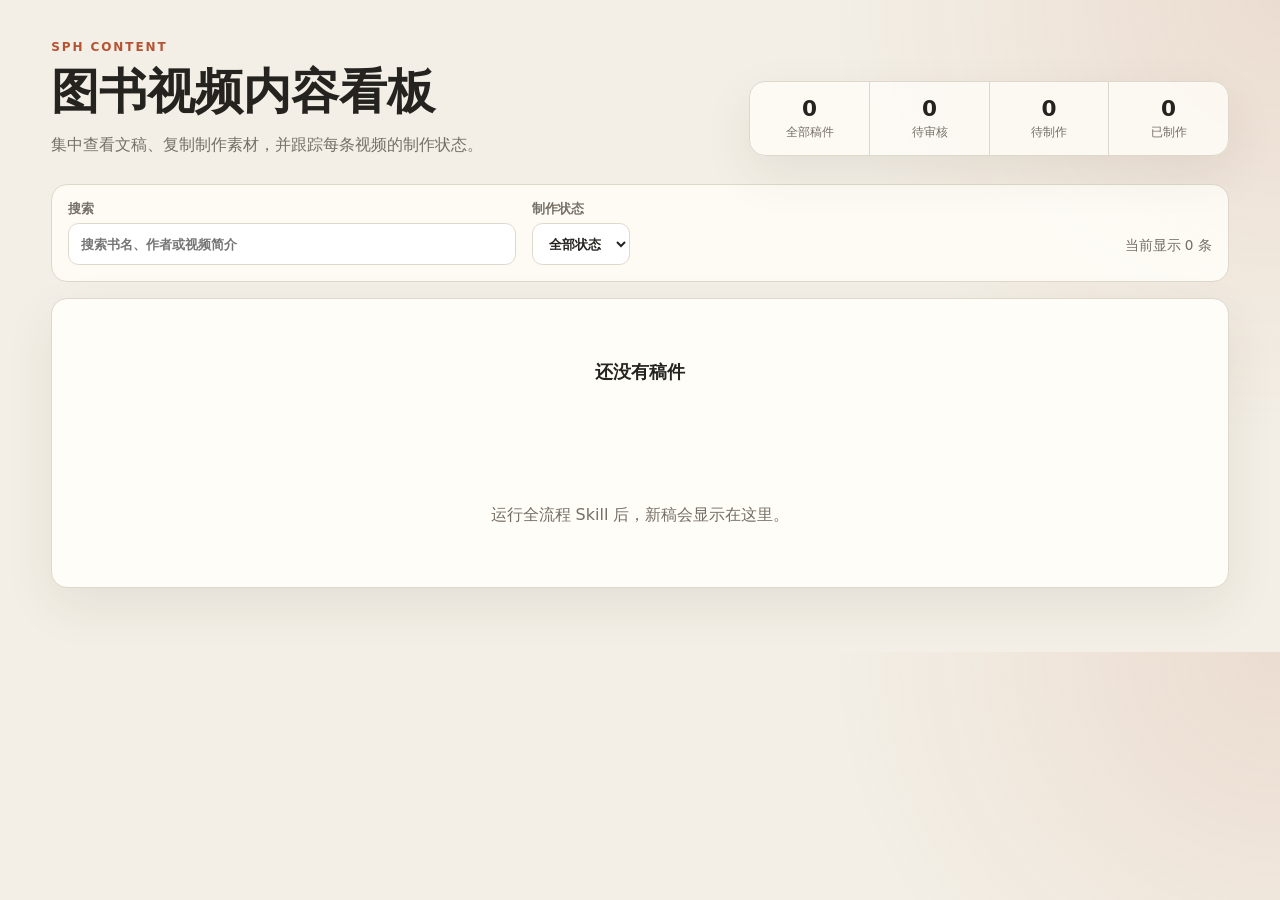
==== web/index.html @ 85a85e09 "Add content workflow dashboard" ====
<!doctype html>
<html lang="zh-CN">
<head>
  <meta charset="UTF-8">
  <meta name="viewport" content="width=device-width, initial-scale=1.0">
  <meta name="description" content="视频号图书内容生产看板">
  <title>图书视频内容看板</title>
  <link rel="stylesheet" href="./styles.css">
</head>
<body>
  <header class="page-header">
    <div>
      <p class="eyebrow">SPH CONTENT</p>
      <h1>图书视频内容看板</h1>
      <p class="subtitle">集中查看文稿、复制制作素材，并跟踪每条视频的制作状态。</p>
    </div>
    <div class="summary" aria-label="稿件统计">
      <div><strong id="totalCount">0</strong><span>全部稿件</span></div>
      <div><strong id="reviewCount">0</strong><span>待审核</span></div>
      <div><strong id="makingCount">0</strong><span>待制作</span></div>
      <div><strong id="doneCount">0</strong><span>已制作</span></div>
    </div>
  </header>

  <main>
    <section class="toolbar" aria-label="筛选工具">
      <label class="search-box">
        <span>搜索</span>
        <input id="searchInput" type="search" placeholder="搜索书名、作者或视频简介">
      </label>
      <label class="filter-box">
        <span>制作状态</span>
        <select id="statusFilter">
          <option value="all">全部状态</option>
          <option value="待审核">待审核</option>
          <option value="待制作">待制作</option>
          <option value="已制作">已制作</option>
        </select>
      </label>
      <p id="visibleCount" class="visible-count">当前显示 0 条</p>
    </section>

    <section class="table-shell" aria-label="稿件内容表">
      <div class="table-scroll">
        <table>
          <thead>
            <tr>
              <th class="col-book">书名</th>
              <th class="col-author">作者</th>
              <th class="col-intro">视频简介</th>
              <th class="col-long">原文</th>
              <th class="col-long">二创</th>
              <th class="col-long">分段文案</th>
              <th class="col-long">生图提示词</th>
              <th class="col-long">字幕</th>
              <th class="col-note">备注</th>
              <th class="col-status">制作状态</th>
            </tr>
          </thead>
          <tbody id="contentRows"></tbody>
        </table>
      </div>
      <div id="emptyState" class="empty-state" hidden>
        <strong>还没有稿件</strong>
        <span>运行全流程 Skill 后，新稿会显示在这里。</span>
      </div>
    </section>
  </main>

  <dialog id="contentDialog">
    <div class="dialog-header">
      <div>
        <p id="dialogBook" class="dialog-book"></p>
        <h2 id="dialogTitle">查看内容</h2>
      </div>
      <button id="closeDialog" class="icon-button" type="button" aria-label="关闭">×</button>
    </div>
    <pre id="dialogContent"></pre>
    <div class="dialog-actions">
      <button id="dialogCopy" class="primary-button" type="button">复制全部</button>
      <button id="dialogCloseButton" class="secondary-button" type="button">关闭</button>
    </div>
  </dialog>

  <div id="toast" class="toast" role="status" aria-live="polite"></div>

  <script src="./data.js"></script>
  <script src="./app.js"></script>
</body>
</html>
---- web/styles.css ----
:root {
  color-scheme: light;
  --ink: #25231f;
  --muted: #756f65;
  --line: #ded8cc;
  --paper: #fffdf8;
  --canvas: #f3efe6;
  --accent: #b55332;
  --accent-soft: #f4ddd2;
  --green: #33755c;
  --shadow: 0 18px 50px rgba(61, 48, 31, 0.08);
}

* {
  box-sizing: border-box;
}

body {
  margin: 0;
  min-width: 320px;
  color: var(--ink);
  background:
    radial-gradient(circle at top right, rgba(181, 83, 50, 0.12), transparent 28rem),
    var(--canvas);
  font-family: "Microsoft YaHei", "PingFang SC", system-ui, sans-serif;
}

button,
input,
select,
textarea {
  font: inherit;
}

button {
  cursor: pointer;
}

.page-header {
  display: flex;
  justify-content: space-between;
  gap: 2rem;
  padding: 2.5rem clamp(1rem, 4vw, 4rem) 1.75rem;
}

.eyebrow {
  margin: 0 0 0.4rem;
  color: var(--accent);
  font-size: 0.75rem;
  font-weight: 800;
  letter-spacing: 0.16em;
}

h1 {
  margin: 0;
  font-family: Georgia, "Songti SC", serif;
  font-size: clamp(1.8rem, 4vw, 3rem);
  font-weight: 700;
}

.subtitle {
  margin: 0.65rem 0 0;
  color: var(--muted);
}

.summary {
  display: grid;
  grid-template-columns: repeat(4, minmax(5rem, 1fr));
  min-width: min(100%, 30rem);
  overflow: hidden;
  align-self: flex-end;
  border: 1px solid var(--line);
  border-radius: 1rem;
  background: rgba(255, 253, 248, 0.82);
  box-shadow: var(--shadow);
}

.summary div {
  display: grid;
  gap: 0.2rem;
  padding: 0.85rem 1rem;
  text-align: center;
}

.summary div + div {
  border-left: 1px solid var(--line);
}

.summary strong {
  font-size: 1.35rem;
}

.summary span {
  color: var(--muted);
  font-size: 0.78rem;
  white-space: nowrap;
}

main {
  padding: 0 clamp(1rem, 4vw, 4rem) 4rem;
}

.toolbar {
  display: flex;
  align-items: end;
  gap: 1rem;
  margin-bottom: 1rem;
  padding: 1rem;
  border: 1px solid var(--line);
  border-radius: 1rem;
  background: rgba(255, 253, 248, 0.9);
}

.toolbar label {
  display: grid;
  gap: 0.35rem;
  color: var(--muted);
  font-size: 0.8rem;
  font-weight: 700;
}

.search-box {
  flex: 1;
  max-width: 28rem;
}

input,
select,
textarea {
  border: 1px solid var(--line);
  border-radius: 0.65rem;
  color: var(--ink);
  background: #fff;
}

input,
select {
  min-height: 2.6rem;
  padding: 0.6rem 0.75rem;
}

input:focus,
select:focus,
textarea:focus,
button:focus-visible {
  outline: 3px solid rgba(181, 83, 50, 0.22);
  outline-offset: 1px;
  border-color: var(--accent);
}

.visible-count {
  margin: 0 0 0 auto;
  padding-bottom: 0.65rem;
  color: var(--muted);
  font-size: 0.85rem;
}

.table-shell {
  position: relative;
  overflow: hidden;
  border: 1px solid var(--line);
  border-radius: 1rem;
  background: var(--paper);
  box-shadow: var(--shadow);
}

.table-scroll {
  overflow: auto;
  max-height: calc(100vh - 17rem);
}

table {
  width: 100%;
  min-width: 2350px;
  border-collapse: separate;
  border-spacing: 0;
  table-layout: fixed;
}

th,
td {
  border-right: 1px solid var(--line);
  border-bottom: 1px solid var(--line);
  text-align: left;
  vertical-align: top;
}

th:last-child,
td:last-child {
  border-right: 0;
}

tbody tr:last-child td {
  border-bottom: 0;
}

th {
  position: sticky;
  z-index: 2;
  top: 0;
  padding: 0.85rem 0.75rem;
  color: #554d43;
  background: #ebe5da;
  font-size: 0.82rem;
  letter-spacing: 0.03em;
}

td {
  padding: 0.7rem;
  background: var(--paper);
}

tbody tr:nth-child(even) td {
  background: #fbf7ef;
}

.col-book {
  width: 155px;
}

.col-author {
  width: 110px;
}

.col-intro {
  width: 255px;
}

.col-long {
  width: 310px;
}

.col-note {
  width: 230px;
}

.col-status {
  width: 135px;
}

.readonly-cell {
  display: grid;
  gap: 0.55rem;
}

.readonly-content {
  display: -webkit-box;
  overflow: hidden;
  min-height: 7.1rem;
  color: #403b34;
  font-size: 0.86rem;
  line-height: 1.65;
  white-space: pre-wrap;
  overflow-wrap: anywhere;
  -webkit-box-orient: vertical;
  -webkit-line-clamp: 6;
}

.readonly-content.compact {
  min-height: auto;
  -webkit-line-clamp: 4;
}

.cell-actions {
  display: flex;
  gap: 0.45rem;
  margin-top: auto;
}

.cell-actions button,
.secondary-button,
.primary-button,
.icon-button {
  border: 0;
  border-radius: 0.55rem;
  transition: 160ms ease;
}

.cell-actions button {
  padding: 0.38rem 0.62rem;
  color: var(--accent);
  background: var(--accent-soft);
  font-size: 0.78rem;
  font-weight: 700;
}

.cell-actions button:hover {
  filter: brightness(0.96);
  transform: translateY(-1px);
}

.note-input {
  width: 100%;
  min-height: 8.5rem;
  padding: 0.65rem;
  resize: vertical;
  line-height: 1.55;
}

.status-group {
  display: grid;
  gap: 0.5rem;
  margin: 0;
  padding: 0;
  border: 0;
}

.status-option {
  display: flex;
  align-items: center;
  gap: 0.45rem;
  padding: 0.48rem 0.55rem;
  border: 1px solid var(--line);
  border-radius: 0.55rem;
  background: #fff;
  font-size: 0.8rem;
}

.status-option:has(input:checked) {
  border-color: var(--accent);
  color: #7b321e;
  background: var(--accent-soft);
  font-weight: 700;
}

.status-option input {
  width: 1rem;
  min-height: 0;
  height: 1rem;
  margin: 0;
  accent-color: var(--accent);
}

.empty-state {
  place-items: center;
  min-height: 18rem;
  color: var(--muted);
  text-align: center;
}

.empty-state:not([hidden]) {
  display: grid;
}

.empty-state strong {
  color: var(--ink);
  font-size: 1.1rem;
}

dialog {
  width: min(760px, calc(100vw - 2rem));
  max-height: 82vh;
  padding: 0;
  overflow: hidden;
  border: 1px solid var(--line);
  border-radius: 1rem;
  color: var(--ink);
  background: var(--paper);
  box-shadow: 0 24px 80px rgba(28, 20, 11, 0.28);
}

dialog::backdrop {
  background: rgba(35, 29, 23, 0.55);
  backdrop-filter: blur(3px);
}

.dialog-header {
  display: flex;
  align-items: start;
  justify-content: space-between;
  gap: 1rem;
  padding: 1.15rem 1.25rem;
  border-bottom: 1px solid var(--line);
}

.dialog-header h2 {
  margin: 0.18rem 0 0;
  font-size: 1.15rem;
}

.dialog-book {
  margin: 0;
  color: var(--accent);
  font-size: 0.78rem;
  font-weight: 700;
}

.icon-button {
  width: 2.25rem;
  height: 2.25rem;
  color: var(--muted);
  background: #eee8dd;
  font-size: 1.5rem;
}

dialog pre {
  max-height: 56vh;
  margin: 0;
  padding: 1.25rem;
  overflow: auto;
  font-family: inherit;
  font-size: 0.92rem;
  line-height: 1.75;
  white-space: pre-wrap;
  overflow-wrap: anywhere;
}

.dialog-actions {
  display: flex;
  justify-content: flex-end;
  gap: 0.65rem;
  padding: 1rem 1.25rem;
  border-top: 1px solid var(--line);
}

.primary-button,
.secondary-button {
  padding: 0.65rem 1rem;
  font-weight: 700;
}

.primary-button {
  color: #fff;
  background: var(--accent);
}

.secondary-button {
  color: var(--ink);
  background: #eee8dd;
}

.toast {
  position: fixed;
  z-index: 20;
  right: 1.25rem;
  bottom: 1.25rem;
  padding: 0.7rem 1rem;
  border-radius: 0.7rem;
  color: #fff;
  background: var(--green);
  box-shadow: var(--shadow);
  opacity: 0;
  transform: translateY(0.75rem);
  pointer-events: none;
  transition: 180ms ease;
}

.toast.visible {
  opacity: 1;
  transform: translateY(0);
}

@media (max-width: 900px) {
  .page-header {
    flex-direction: column;
  }

  .summary {
    align-self: stretch;
  }

  .toolbar {
    align-items: stretch;
    flex-wrap: wrap;
  }

  .search-box {
    min-width: 100%;
  }

  .visible-count {
    width: 100%;
    margin-left: 0;
    padding-bottom: 0;
  }
}

@media (max-width: 560px) {
  .page-header {
    padding-top: 1.5rem;
  }

  .summary {
    grid-template-columns: repeat(2, 1fr);
  }

  .summary div:nth-child(3) {
    border-left: 0;
    border-top: 1px solid var(--line);
  }

  .summary div:nth-child(4) {
    border-top: 1px solid var(--line);
  }
}
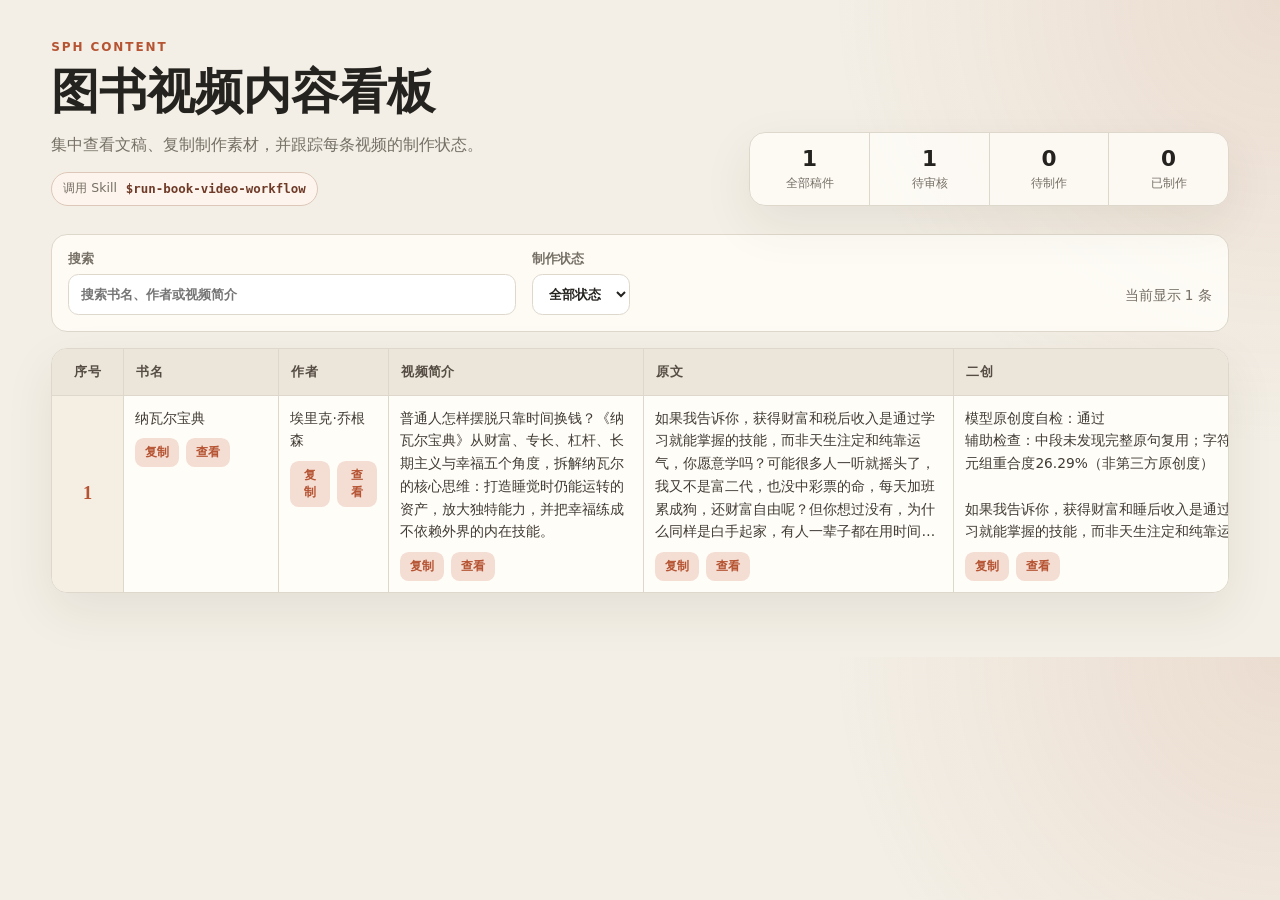
==== commit 6a99dbcd: "Add row numbering and workflow skill label" ====
--- a/web/index.html
+++ b/web/index.html
@@ -13,6 +13,10 @@
       <p class="eyebrow">SPH CONTENT</p>
       <h1>图书视频内容看板</h1>
       <p class="subtitle">集中查看文稿、复制制作素材，并跟踪每条视频的制作状态。</p>
+      <p class="skill-badge">
+        <span>调用 Skill</span>
+        <code>$run-book-video-workflow</code>
+      </p>
     </div>
     <div class="summary" aria-label="稿件统计">
       <div><strong id="totalCount">0</strong><span>全部稿件</span></div>
@@ -45,6 +49,7 @@
         <table>
           <thead>
             <tr>
+              <th class="col-index">序号</th>
               <th class="col-book">书名</th>
               <th class="col-author">作者</th>
               <th class="col-intro">视频简介</th>
--- a/web/styles.css
+++ b/web/styles.css
@@ -63,6 +63,28 @@
   color: var(--muted);
 }
 
+.skill-badge {
+  display: inline-flex;
+  align-items: center;
+  gap: 0.55rem;
+  margin: 1rem 0 0;
+  padding: 0.48rem 0.7rem;
+  border: 1px solid #ddc7b9;
+  border-radius: 999px;
+  color: #6f3a28;
+  background: rgba(255, 247, 240, 0.82);
+  font-size: 0.78rem;
+}
+
+.skill-badge span {
+  color: var(--muted);
+}
+
+.skill-badge code {
+  font-family: Consolas, "SFMono-Regular", monospace;
+  font-weight: 700;
+}
+
 .summary {
   display: grid;
   grid-template-columns: repeat(4, minmax(5rem, 1fr));
@@ -171,7 +193,7 @@
 
 table {
   width: 100%;
-  min-width: 2350px;
+  min-width: 2420px;
   border-collapse: separate;
   border-spacing: 0;
   table-layout: fixed;
@@ -212,6 +234,31 @@
 
 tbody tr:nth-child(even) td {
   background: #fbf7ef;
+}
+
+.col-index {
+  left: 0;
+  z-index: 3;
+  width: 72px;
+  text-align: center;
+}
+
+.row-index {
+  position: sticky;
+  z-index: 1;
+  left: 0;
+  width: 72px;
+  color: var(--accent);
+  background: #f4eee3;
+  text-align: center;
+  vertical-align: middle;
+  font-family: Georgia, serif;
+  font-size: 1.15rem;
+  font-weight: 700;
+}
+
+tbody tr:nth-child(even) .row-index {
+  background: #eee6d8;
 }
 
 .col-book {
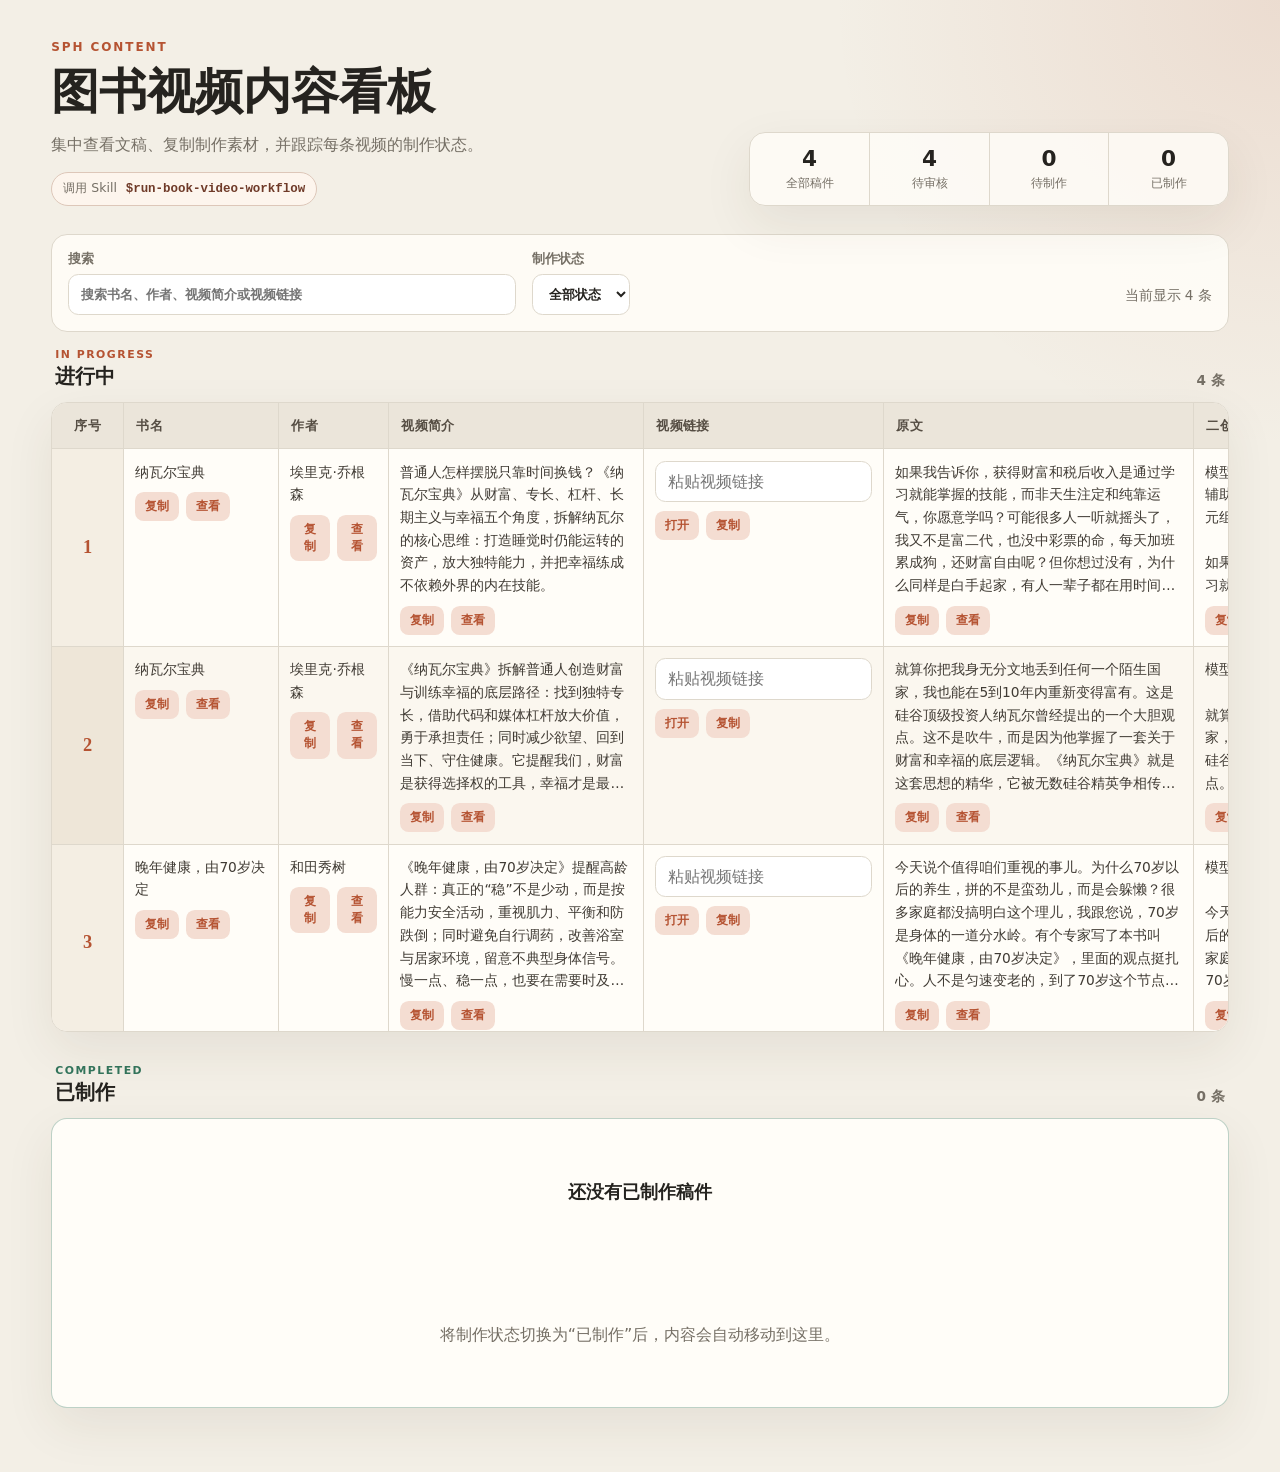
==== commit 986d171b: "Update content board workflow and semantic subtitles" ====
--- a/web/index.html
+++ b/web/index.html
@@ -4,8 +4,18 @@
   <meta charset="UTF-8">
   <meta name="viewport" content="width=device-width, initial-scale=1.0">
   <meta name="description" content="视频号图书内容生产看板">
+  <meta http-equiv="Cache-Control" content="no-store">
   <title>图书视频内容看板</title>
-  <link rel="stylesheet" href="./styles.css">
+  <script>
+    (() => {
+      const params = new URLSearchParams(location.search);
+      if (!params.has("fresh")) {
+        params.set("fresh", String(Date.now()));
+        location.replace(`${location.pathname}?${params.toString()}`);
+      }
+    })();
+  </script>
+  <link rel="stylesheet" href="./styles.css?v=semantic-subtitles-20260707-2">
 </head>
 <body>
   <header class="page-header">
@@ -30,7 +40,7 @@
     <section class="toolbar" aria-label="筛选工具">
       <label class="search-box">
         <span>搜索</span>
-        <input id="searchInput" type="search" placeholder="搜索书名、作者或视频简介">
+        <input id="searchInput" type="search" placeholder="搜索书名、作者、视频简介或视频链接">
       </label>
       <label class="filter-box">
         <span>制作状态</span>
@@ -44,8 +54,16 @@
       <p id="visibleCount" class="visible-count">当前显示 0 条</p>
     </section>
 
-    <section class="table-shell" aria-label="稿件内容表">
-      <div class="table-scroll">
+    <section class="board-section" aria-labelledby="activeTableTitle">
+      <div class="section-heading">
+        <div>
+          <p class="section-kicker">IN PROGRESS</p>
+          <h2 id="activeTableTitle">进行中</h2>
+        </div>
+        <span id="activeVisibleCount">0 条</span>
+      </div>
+      <div class="table-shell" aria-label="进行中稿件内容表">
+      <div id="activeTableScroll" class="table-scroll">
         <table>
           <thead>
             <tr>
@@ -53,6 +71,7 @@
               <th class="col-book">书名</th>
               <th class="col-author">作者</th>
               <th class="col-intro">视频简介</th>
+              <th class="col-link">视频链接</th>
               <th class="col-long">原文</th>
               <th class="col-long">二创</th>
               <th class="col-long">分段文案</th>
@@ -66,8 +85,46 @@
         </table>
       </div>
       <div id="emptyState" class="empty-state" hidden>
-        <strong>还没有稿件</strong>
-        <span>运行全流程 Skill 后，新稿会显示在这里。</span>
+        <strong>没有进行中的稿件</strong>
+        <span>待审核和待制作的内容会显示在这里。</span>
+      </div>
+      </div>
+    </section>
+
+    <section class="board-section completed-section" aria-labelledby="completedTableTitle">
+      <div class="section-heading">
+        <div>
+          <p class="section-kicker">COMPLETED</p>
+          <h2 id="completedTableTitle">已制作</h2>
+        </div>
+        <span id="completedVisibleCount">0 条</span>
+      </div>
+      <div class="table-shell completed-table-shell" aria-label="已制作稿件内容表">
+        <div id="completedTableScroll" class="table-scroll">
+          <table>
+            <thead>
+              <tr>
+                <th class="col-index">序号</th>
+                <th class="col-book">书名</th>
+                <th class="col-author">作者</th>
+                <th class="col-intro">视频简介</th>
+                <th class="col-link">视频链接</th>
+                <th class="col-long">原文</th>
+                <th class="col-long">二创</th>
+                <th class="col-long">分段文案</th>
+                <th class="col-long">生图提示词</th>
+                <th class="col-long">字幕</th>
+                <th class="col-note">备注</th>
+                <th class="col-status">制作状态</th>
+              </tr>
+            </thead>
+            <tbody id="completedContentRows"></tbody>
+          </table>
+        </div>
+        <div id="completedEmptyState" class="empty-state" hidden>
+          <strong>还没有已制作稿件</strong>
+          <span>将制作状态切换为“已制作”后，内容会自动移动到这里。</span>
+        </div>
       </div>
     </section>
   </main>
@@ -89,7 +146,36 @@
 
   <div id="toast" class="toast" role="status" aria-live="polite"></div>
 
-  <script src="./data.js"></script>
-  <script src="./app.js"></script>
+  <script>
+    (() => {
+      const version = `latest-${Date.now()}`;
+      const stylesheet = document.querySelector('link[rel="stylesheet"]');
+      if (stylesheet) stylesheet.href = `./styles.css?v=${version}`;
+      const scripts = [
+        "./data.js",
+        "./data-naval-wealth.js",
+        "./data-late-health.js",
+        "./data-late-health-active-aging.js",
+        "./app.js"
+      ];
+      const loadScript = (src) =>
+        new Promise((resolve, reject) => {
+          const script = document.createElement("script");
+          script.src = `${src}?v=${version}`;
+          script.onload = resolve;
+          script.onerror = () => reject(new Error(`加载失败：${src}`));
+          document.body.append(script);
+        });
+
+      scripts
+        .reduce((chain, src) => chain.then(() => loadScript(src)), Promise.resolve())
+        .catch((error) => {
+          document.body.insertAdjacentHTML(
+            "beforeend",
+            `<div class="empty-state"><strong>脚本加载失败</strong><span>${error.message}</span></div>`
+          );
+        });
+    })();
+  </script>
 </body>
 </html>
--- a/web/styles.css
+++ b/web/styles.css
@@ -193,7 +193,7 @@
 
 table {
   width: 100%;
-  min-width: 2420px;
+  min-width: 2660px;
   border-collapse: separate;
   border-spacing: 0;
   table-layout: fixed;
@@ -273,6 +273,51 @@
   width: 255px;
 }
 
+.board-section + .board-section {
+  margin-top: 2rem;
+}
+
+.section-heading {
+  display: flex;
+  align-items: end;
+  justify-content: space-between;
+  gap: 1rem;
+  margin: 0 0 0.75rem;
+  padding: 0 0.25rem;
+}
+
+.section-heading h2 {
+  margin: 0.12rem 0 0;
+  font-family: Georgia, "Songti SC", serif;
+  font-size: 1.25rem;
+}
+
+.section-heading > span {
+  color: var(--muted);
+  font-size: 0.85rem;
+  font-weight: 700;
+}
+
+.section-kicker {
+  margin: 0;
+  color: var(--accent);
+  font-size: 0.68rem;
+  font-weight: 800;
+  letter-spacing: 0.14em;
+}
+
+.completed-section .section-kicker {
+  color: var(--green);
+}
+
+.completed-table-shell {
+  border-color: rgba(51, 117, 92, 0.32);
+}
+
+.col-link {
+  width: 240px;
+}
+
 .col-long {
   width: 310px;
 }
@@ -342,6 +387,15 @@
   padding: 0.65rem;
   resize: vertical;
   line-height: 1.55;
+}
+
+.video-link-cell {
+  display: grid;
+  gap: 0.55rem;
+}
+
+.video-link-input {
+  width: 100%;
 }
 
 .status-group {
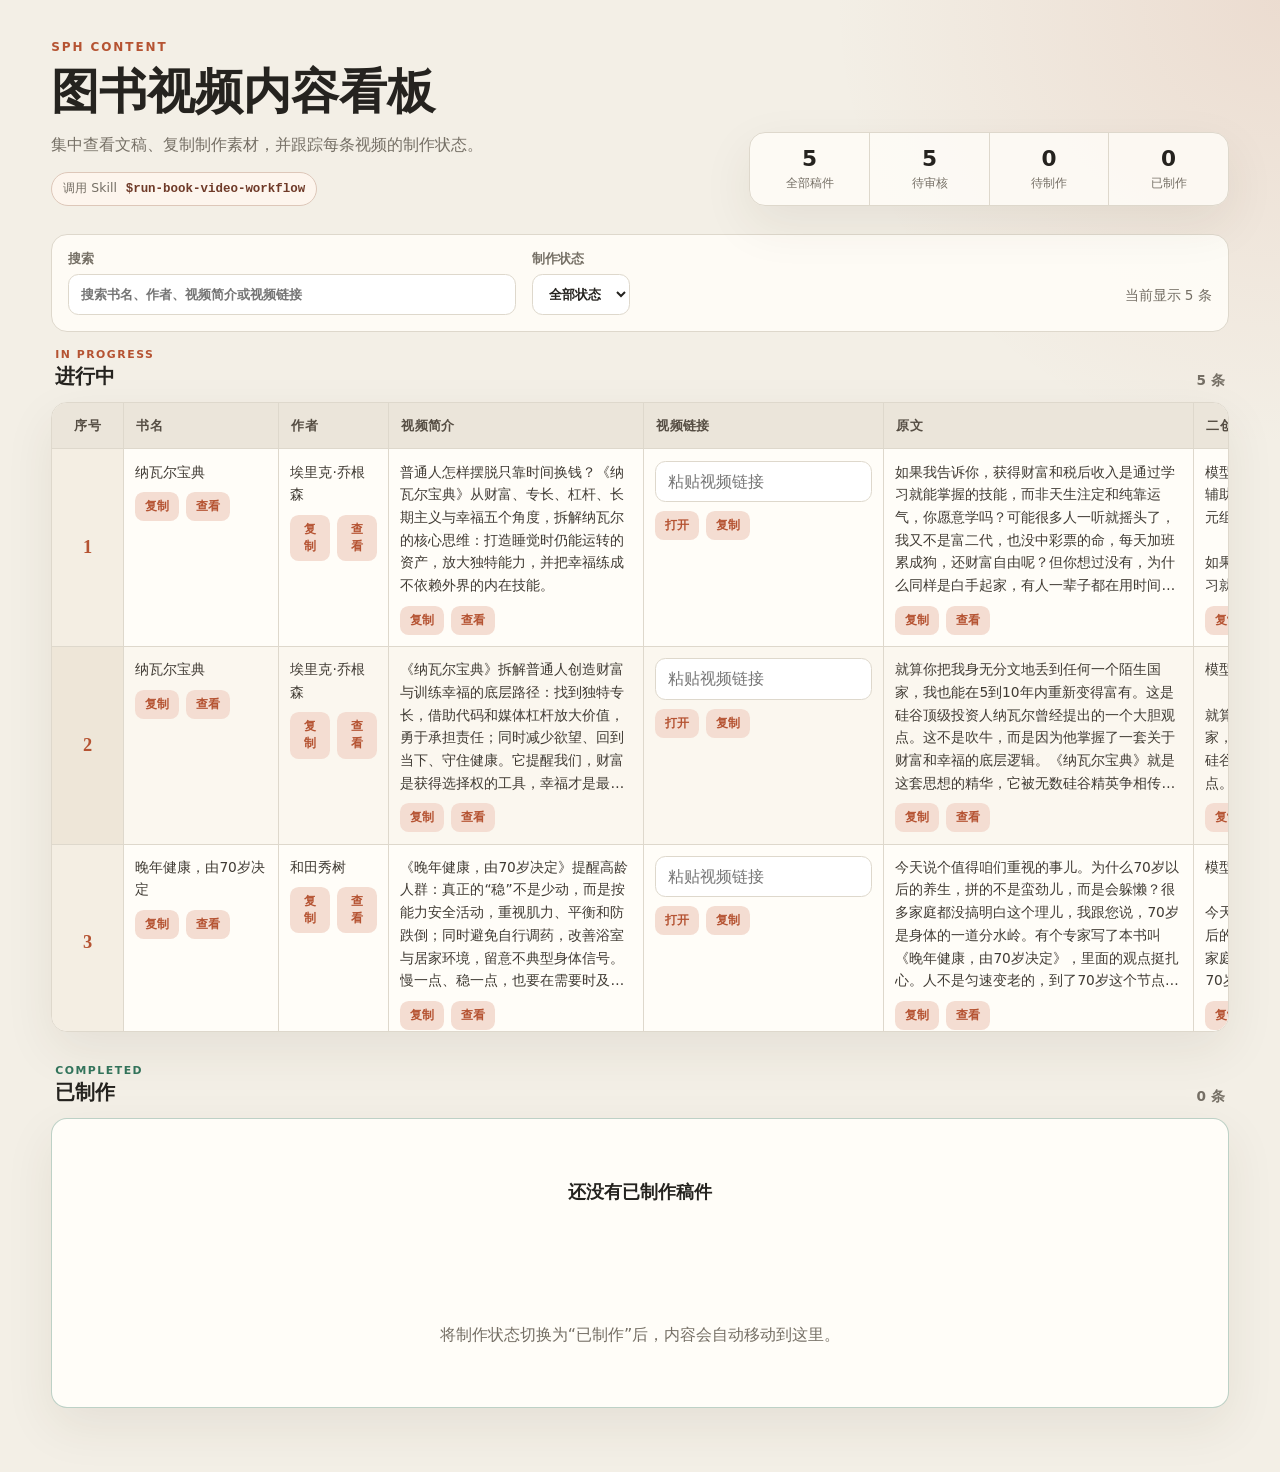
==== commit 4b0299a0: "Add aging from 50 content package" ====
--- a/web/index.html
+++ b/web/index.html
@@ -76,6 +76,7 @@
               <th class="col-long">二创</th>
               <th class="col-long">分段文案</th>
               <th class="col-long">生图提示词</th>
+              <th class="col-one-line">一句话介绍</th>
               <th class="col-long">字幕</th>
               <th class="col-note">备注</th>
               <th class="col-status">制作状态</th>
@@ -113,6 +114,7 @@
                 <th class="col-long">二创</th>
                 <th class="col-long">分段文案</th>
                 <th class="col-long">生图提示词</th>
+                <th class="col-one-line">一句话介绍</th>
                 <th class="col-long">字幕</th>
                 <th class="col-note">备注</th>
                 <th class="col-status">制作状态</th>
@@ -156,6 +158,7 @@
         "./data-naval-wealth.js",
         "./data-late-health.js",
         "./data-late-health-active-aging.js",
+        "./data-aging-from-50.js",
         "./app.js"
       ];
       const loadScript = (src) =>
--- a/web/styles.css
+++ b/web/styles.css
@@ -193,7 +193,7 @@
 
 table {
   width: 100%;
-  min-width: 2660px;
+  min-width: 2880px;
   border-collapse: separate;
   border-spacing: 0;
   table-layout: fixed;
@@ -273,6 +273,10 @@
   width: 255px;
 }
 
+.col-one-line {
+  width: 220px;
+}
+
 .board-section + .board-section {
   margin-top: 2rem;
 }
@@ -382,6 +386,19 @@
 }
 
 .note-input {
+  width: 100%;
+  min-height: 8.5rem;
+  padding: 0.65rem;
+  resize: vertical;
+  line-height: 1.55;
+}
+
+.editable-text-cell {
+  display: grid;
+  gap: 0.55rem;
+}
+
+.one-line-input {
   width: 100%;
   min-height: 8.5rem;
   padding: 0.65rem;
